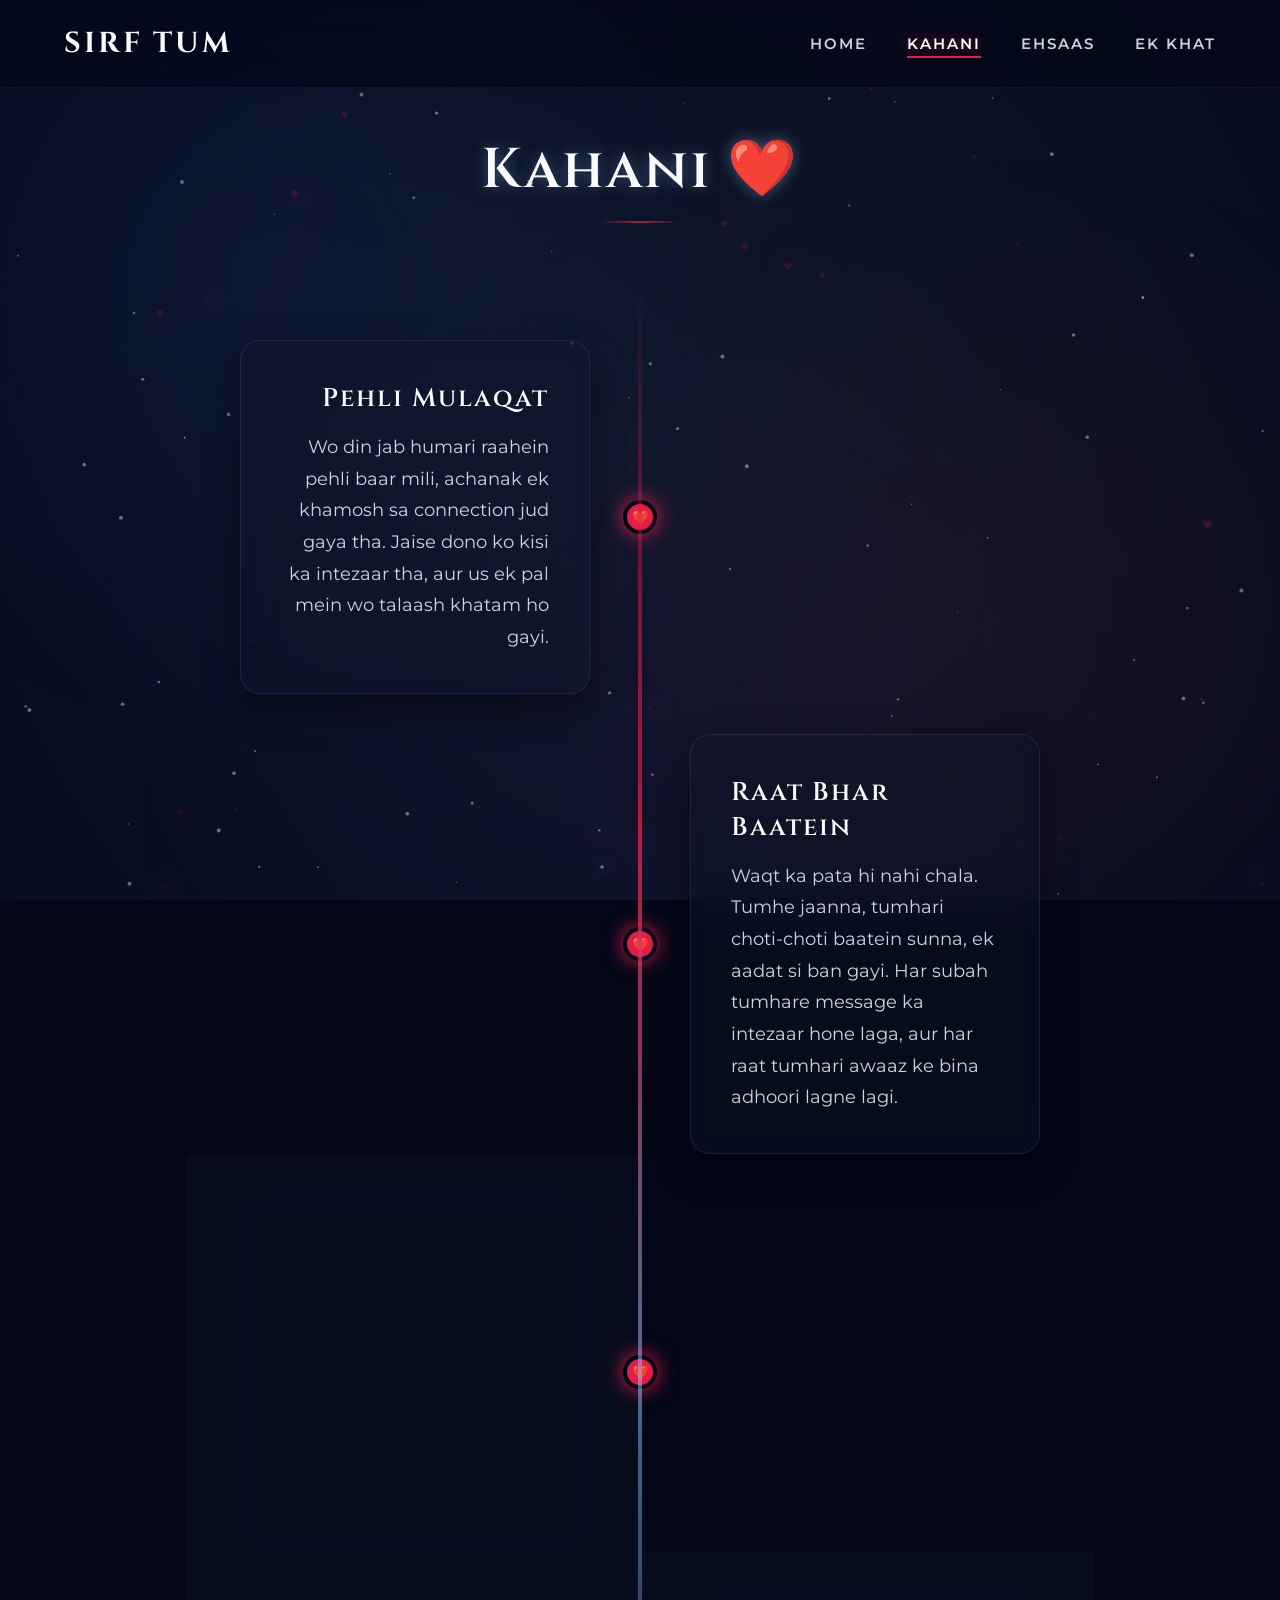
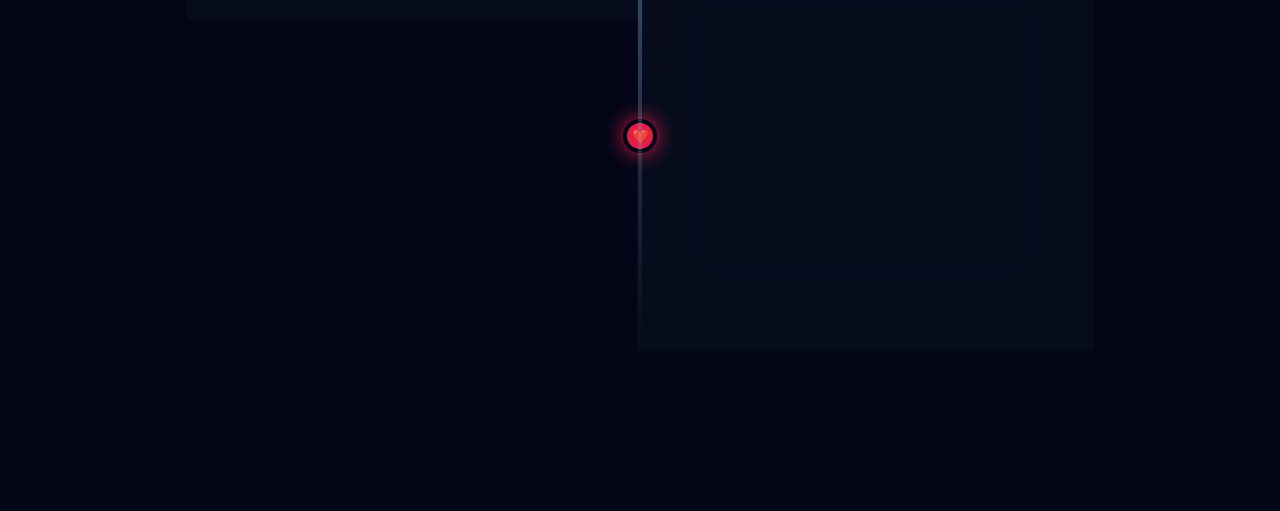
==== kahani.html @ 358063fc "Add files via upload" ====
<!DOCTYPE html>
<html lang="en">
<head>
    <meta charset="UTF-8">
    <meta name="viewport" content="width=device-width, initial-scale=1.0">
    <title>Kahani | Sirf Tum</title>
    <link rel="stylesheet" href="style.css">
</head>
<body>
    <nav id="navbar">
        <a href="index.html" class="logo">SIRF TUM</a>
        <ul class="nav-links">
            <li><a href="index.html" class="nav-link">HOME</a></li>
            <li><a href="kahani.html" class="nav-link">KAHANI</a></li>
            <li><a href="ehsaas.html" class="nav-link">EHSAAS</a></li>
            <li><a href="ek-khat.html" class="nav-link">EK KHAT</a></li>
        </ul>
        <div class="hamburger">
            <span class="bar"></span>
            <span class="bar"></span>
            <span class="bar"></span>
        </div>
    </nav>
    <ul class="nav-mobile-menu">
        <li><a href="index.html" class="nav-link">HOME</a></li>
        <li><a href="kahani.html" class="nav-link">KAHANI</a></li>
        <li><a href="ehsaas.html" class="nav-link">EHSAAS</a></li>
        <li><a href="ek-khat.html" class="nav-link">EK KHAT</a></li>
    </ul>

    <canvas id="canvas-container"></canvas>
    <div class="atmospheric-glow"></div>

    <div id="main-content">
        <h2 class="section-title reveal text-glow">Kahani ❤️</h2>
        <div class="timeline">
            <div class="timeline-item reveal">
                <div class="timeline-dot">❤️</div>
                <div class="glass-card">
                    <h3 class="card-title">Pehli Mulaqat</h3>
                    <p class="card-text">Wo din jab humari raahein pehli baar mili, achanak ek khamosh sa connection jud gaya tha. Jaise dono ko kisi ka intezaar tha, aur us ek pal mein wo talaash khatam ho gayi.</p>
                </div>
            </div>
            <div class="timeline-item reveal">
                <div class="timeline-dot">❤️</div>
                <div class="glass-card">
                    <h3 class="card-title">Raat Bhar Baatein</h3>
                    <p class="card-text">Waqt ka pata hi nahi chala. Tumhe jaanna, tumhari choti-choti baatein sunna, ek aadat si ban gayi. Har subah tumhare message ka intezaar hone laga, aur har raat tumhari awaaz ke bina adhoori lagne lagi.</p>
                </div>
            </div>
            <div class="timeline-item reveal">
                <div class="timeline-dot">❤️</div>
                <div class="glass-card">
                    <h3 class="card-title">Kuch Pyaare Lamhe</h3>
                    <p class="card-text">Wo choti-choti khushiyan jo humne saath baanti. Chhoti baaton par hasna, aur bina kahe ek dusre ko samajhna. Zindagi achanak se bahut haseen lagne lagi.</p>
                </div>
            </div>
            <div class="timeline-item reveal">
                <div class="timeline-dot">❤️</div>
                <div class="glass-card">
                    <h3 class="card-title">Ehsaas-e-Ishq</h3>
                    <p class="card-text">Wo pal jab achanak samajh aaya, ki tumhare bina ab zindagi adhoori si lagegi. Wo khamosh pal jab dil ne maan liya ki yahi meri manzil hai.</p>
                </div>
            </div>
        </div>
        
        <a href="ehsaas.html" class="btn" style="margin-top: 2rem;">Mere Ehsaas Padhogi? 💙</a>
    </div>

    <script src="script.js"></script>
</body>
</html>
---- style.css ----
@import url('https://fonts.googleapis.com/css2?family=Cinzel:wght@400;600;700&family=Montserrat:wght@300;400;500;600&family=Dancing+Script:wght@500;700&display=swap');

* { margin: 0; padding: 0; box-sizing: border-box; }
body, html { 
    width: 100%; min-height: 100vh;
    font-family: 'Montserrat', sans-serif;
    background-color: #020617; 
    color: #f1f5f9;
    overflow-x: hidden;
}

::-webkit-scrollbar { width: 8px; }
::-webkit-scrollbar-track { background: #020617; }
::-webkit-scrollbar-thumb { background: rgba(153, 27, 27, 0.6); border-radius: 4px; }
::-webkit-scrollbar-thumb:hover { background: rgba(225, 29, 72, 0.8); }

nav {
    position: fixed; top: 0; left: 0; width: 100%; padding: 1.5rem 4rem;
    display: flex; justify-content: space-between; align-items: center;
    background: rgba(2, 6, 23, 0.7); backdrop-filter: blur(20px); -webkit-backdrop-filter: blur(20px);
    z-index: 1000; border-bottom: 1px solid rgba(255,255,255,0.05);
}
.logo { font-family: 'Cinzel', serif; font-size: 1.8rem; color: #f8fafc; letter-spacing: 3px; font-weight: 700; cursor: pointer; text-decoration: none; }
.nav-links { display: flex; gap: 2.5rem; list-style: none; }
.nav-links a {
    color: #cbd5e1; text-decoration: none; font-size: 0.95rem; font-weight: 600;
    text-transform: uppercase; letter-spacing: 2px; transition: all 0.3s ease; position: relative;
}
.nav-links a::after {
    content: ''; position: absolute; bottom: -5px; left: 0; width: 0%; height: 2px;
    background: #e11d48; transition: width 0.3s ease;
}
.nav-links a:hover, .nav-links a.active { color: #fff; text-shadow: 0 0 15px rgba(225,29,72,0.8); }
.nav-links a:hover::after, .nav-links a.active::after { width: 100%; }

.hamburger { display: none; cursor: pointer; flex-direction: column; gap: 5px; }
.bar { width: 25px; height: 3px; background-color: #f8fafc; transition: all 0.3s ease; }
.nav-mobile-menu { display: none; position: fixed; top: 70px; left: 0; width: 100%; background: rgba(2,6,23,0.95); backdrop-filter: blur(20px); padding: 2rem; list-style: none; flex-direction: column; gap: 2rem; align-items: center; z-index: 999; transform: translateY(-100%); transition: transform 0.4s ease; border-bottom: 1px solid rgba(255,255,255,0.05); }
.nav-mobile-menu.active { transform: translateY(0); }
.nav-mobile-menu a { color: #cbd5e1; text-decoration: none; font-size: 1.2rem; font-weight: 600; text-transform: uppercase; letter-spacing: 2px; }
.nav-mobile-menu a.active { color: #e11d48; }

#canvas-container { position: fixed; top: 0; left: 0; width: 100vw; height: 100vh; z-index: 0; pointer-events: none; background: radial-gradient(circle at 50% 50%, #0f172a 0%, #020617 100%); }
.atmospheric-glow { position: fixed; width: 100vw; height: 100vh; top: 0; left: 0; z-index: 1; pointer-events: none; background: radial-gradient(circle at 20% 30%, rgba(29, 78, 216, 0.08) 0%, transparent 40%), radial-gradient(circle at 80% 70%, rgba(153, 27, 27, 0.08) 0%, transparent 40%), radial-gradient(circle at 50% 90%, rgba(88, 28, 135, 0.05) 0%, transparent 50%); transition: transform 0.1s ease-out; }
.moon-glow { position: absolute; width: 30vw; height: 30vw; max-width: 400px; max-height: 400px; border-radius: 50%; background: radial-gradient(circle, rgba(226, 232, 240, 0.04) 0%, transparent 70%); box-shadow: 0 0 100px 40px rgba(147, 197, 253, 0.05); top: 10%; right: 15%; pointer-events: none; z-index: 0; }

h1, h2, h3 { font-family: 'Cinzel', serif; font-weight: 600; letter-spacing: 2px; }
.text-glow { text-shadow: 0 0 15px rgba(147, 197, 253, 0.4); }
.text-glow-red { text-shadow: 0 0 20px rgba(225, 29, 72, 0.6); }

.btn { padding: 1.2rem 3rem; background: linear-gradient(135deg, rgba(153, 27, 27, 0.3), rgba(30, 58, 138, 0.3)); border: 1px solid rgba(225, 29, 72, 0.5); color: #e2e8f0; font-family: 'Cinzel', serif; font-size: 1.2rem; font-weight: 600; letter-spacing: 2px; border-radius: 50px; cursor: pointer; backdrop-filter: blur(10px); transition: all 0.4s ease; text-decoration: none; display: inline-block; box-shadow: 0 8px 25px rgba(0,0,0,0.5); position: relative; z-index: 20; }
.btn:hover { background: linear-gradient(135deg, rgba(225, 29, 72, 0.6), rgba(153, 27, 27, 0.6)); border-color: rgba(225, 29, 72, 1); transform: translateY(-3px) scale(1.05); box-shadow: 0 15px 35px rgba(225, 29, 72, 0.5); color: #fff; }

#main-content { position: relative; z-index: 10; width: 100%; max-width: 1200px; margin: 0 auto; display: flex; flex-direction: column; align-items: center; padding-top: 100px; min-height: 100vh; padding-bottom: 4rem; }

.hero-title { font-size: clamp(2.5rem, 6vw, 5rem); line-height: 1.2; background: linear-gradient(to right, #ffffff, #93c5fd); -webkit-background-clip: text; -webkit-text-fill-color: transparent; animation: fadeInDown 2s ease-out forwards; z-index: 2; margin-bottom: 2rem; max-width: 900px; padding: 0 1rem; }
.hero-subtitle { font-size: clamp(1.1rem, 2.5vw, 1.4rem); color: #cbd5e1; max-width: 800px; font-weight: 300; font-style: italic; animation: fadeInUp 2s ease-out 0.8s forwards; opacity: 0; z-index: 2; line-height: 2; margin-bottom: 2rem; padding: 0 1.5rem; }
.hero-btn { margin-top: 2rem; animation: fadeInUp 2s ease-out 1.5s forwards; opacity: 0; }

.section-title { font-size: clamp(2.5rem, 5vw, 3.5rem); margin-bottom: 4rem; color: #f8fafc; text-align: center; position: relative; margin-top: 2rem; }
.section-title::after { content: ''; position: absolute; bottom: -15px; left: 50%; transform: translateX(-50%); width: 80px; height: 2px; background: linear-gradient(to right, transparent, rgba(225, 29, 72, 0.8), transparent); }

.glass-card { background: rgba(15, 23, 42, 0.4); backdrop-filter: blur(20px); -webkit-backdrop-filter: blur(20px); border: 1px solid rgba(255, 255, 255, 0.08); border-radius: 20px; padding: 2.5rem; box-shadow: 0 15px 35px rgba(0, 0, 0, 0.4), inset 0 0 20px rgba(29, 78, 216, 0.05); transition: all 0.5s cubic-bezier(0.4, 0, 0.2, 1); position: relative; overflow: hidden; }
.glass-card:hover { transform: translateY(-8px); box-shadow: 0 25px 50px rgba(0, 0, 0, 0.6), 0 0 40px rgba(153, 27, 27, 0.2); border: 1px solid rgba(255, 255, 255, 0.15); }
.card-title { font-size: 1.6rem; color: #f8fafc; margin-bottom: 15px; font-family: 'Cinzel', serif;}
.card-text { color: #cbd5e1; font-size: 1.1rem; line-height: 1.8; }

/* KAHANI PAGE */
.timeline { position: relative; max-width: 900px; width: 100%; margin: 0 auto; padding: 3rem 0; }
.timeline::after { content: ''; position: absolute; width: 4px; background: linear-gradient(to bottom, transparent, rgba(225,29,72,0.8), rgba(147,197,253,0.5), transparent); top: 0; bottom: 0; left: 50%; transform: translateX(-50%); border-radius: 2px; }
.timeline-item { padding: 20px 50px; position: relative; width: 50%; }
.timeline-item:nth-child(odd) { left: 0; text-align: right; }
.timeline-item:nth-child(even) { left: 50%; text-align: left; }
.timeline-dot { position: absolute; width: 34px; height: 34px; background: #e11d48; border: 4px solid #020617; border-radius: 50%; top: 50%; transform: translateY(-50%); box-shadow: 0 0 20px rgba(225,29,72,1); z-index: 1; animation: pulse 2s infinite ease-in-out; display: flex; align-items: center; justify-content: center; font-size: 14px; color: white; }
.timeline-item:nth-child(odd) .timeline-dot { right: -17px; }
.timeline-item:nth-child(even) .timeline-dot { left: -17px; }


/* EHSAAS PAGE */
.ehsaas-grid { display: grid; grid-template-columns: repeat(auto-fit, minmax(320px, 1fr)); gap: 2.5rem; width: 100%; }
.ehsaas-card { text-align: left; border-left: 4px solid transparent; transition: all 0.4s ease; background: rgba(15, 23, 42, 0.5); }
.ehsaas-card:hover { border-left-color: #e11d48; }
.ehsaas-title { font-size: 1.8rem; color: #bae6fd; margin-bottom: 1rem; font-family: 'Cinzel', serif; }
.ehsaas-text { font-size: 1.1rem; color: #cbd5e1; line-height: 1.8; font-weight: 300; }

/* EK KHAT PAGE */
.khat-intro { text-align: center; font-size: 2rem; color: #cbd5e1; font-family: 'Dancing Script', cursive; margin-bottom: 2rem; font-style: italic; transition: opacity 0.5s; }
.envelope-wrapper { position: relative; width: 100%; max-width: 500px; height: 350px; margin: 2rem auto 8rem auto; display: flex; flex-direction: column; align-items: center; justify-content: flex-end; perspective: 1200px; }
.envelope { position: relative; width: 100%; max-width: 450px; height: 280px; transition: transform 0.5s ease; }
.env-back { position: absolute; top: 0; left: 0; width: 100%; height: 100%; background: #1e293b; border-radius: 8px; box-shadow: 0 20px 50px rgba(0,0,0,0.8); }
.env-letter { position: absolute; bottom: 10px; left: 2%; width: 96%; height: 260px; background-color: #fdfbf7; background-image: repeating-linear-gradient(transparent, transparent 31px, #cbd5e1 32px); background-attachment: local; border-radius: 5px; transition: all 1.2s cubic-bezier(0.175, 0.885, 0.32, 1.1); z-index: 2; padding: 35px 30px; box-sizing: border-box; overflow: hidden; box-shadow: 0 0 20px rgba(0,0,0,0.3); opacity: 0; }
.env-letter::-webkit-scrollbar { width: 5px; }
.env-letter::-webkit-scrollbar-thumb { background: #94a3b8; border-radius: 5px; }
.env-front-left { position: absolute; bottom: 0; left: 0; width: 100%; height: 100%; background: #0f172a; clip-path: polygon(0 0, 50% 55%, 0 100%); z-index: 3; }
.env-front-right { position: absolute; bottom: 0; right: 0; width: 100%; height: 100%; background: #0f172a; clip-path: polygon(100% 0, 50% 55%, 100% 100%); z-index: 3; }
.env-front-bottom { position: absolute; bottom: 0; left: 0; width: 100%; height: 100%; background: #020617; clip-path: polygon(0 100%, 50% 55%, 100% 100%); z-index: 4; }
.env-flap { position: absolute; top: 0; left: 0; width: 100%; height: 100%; background: #1e293b; clip-path: polygon(0 0, 100% 0, 50% 55%); z-index: 5; transform-origin: top; transition: transform 0.8s ease-in-out; display: flex; align-items: flex-end; justify-content: center; }
.env-seal { width: 55px; height: 55px; background: linear-gradient(135deg, #be123c, #881337); border-radius: 50%; transform: translateY(27px); box-shadow: 0 5px 15px rgba(0,0,0,0.6); display: flex; align-items: center; justify-content: center; font-size: 1.5rem; color: #fff; border: 2px solid #fda4af; }

.envelope-wrapper.open .env-flap { transform: rotateX(180deg); z-index: 1; }
.envelope-wrapper.open .env-letter { bottom: 60px; height: 600px; z-index: 10; box-shadow: 0 -10px 40px rgba(0,0,0,0.4), 0 20px 50px rgba(0,0,0,0.8); overflow-y: auto; opacity: 1; }
#open-letter-btn { position: absolute; bottom: -80px; transition: all 0.4s ease; }
.handwritten { font-family: 'Dancing Script', cursive; font-size: 1.6rem; line-height: 2; color: #0f172a; text-align: left; font-weight: 700; }

@keyframes fadeInDown { from { opacity: 0; transform: translateY(-40px); } to { opacity: 1; transform: translateY(0); } }
@keyframes fadeInUp { from { opacity: 0; transform: translateY(40px); } to { opacity: 1; transform: translateY(0); } }
@keyframes pulse { 0% { transform: scale(1) translateY(-50%); } 50% { transform: scale(1.2) translateY(-40%); } 100% { transform: scale(1) translateY(-50%); } }
.reveal { opacity: 0; transform: translateY(60px); transition: all 1.2s cubic-bezier(0.25, 0.8, 0.25, 1); }
.reveal.active { opacity: 1; transform: translateY(0); }

/* Responsive */
@media (max-width: 768px) {
    nav { padding: 1.5rem; }
    .nav-links { display: none; }
    .hamburger { display: flex; }
    .nav-mobile-menu { display: flex; }
    #main-content { padding-left: 1.5rem; padding-right: 1.5rem; }
    .timeline::after { left: 30px; }
    .timeline-item { width: 100%; padding-left: 70px; padding-right: 0; }
    .timeline-item:nth-child(even), .timeline-item:nth-child(odd) { left: 0; text-align: left; }
    .timeline-item:nth-child(even) .timeline-dot, .timeline-item:nth-child(odd) .timeline-dot { left: 15px; right: auto; }
    .envelope-wrapper { height: 350px; }
    .envelope { width: 100%; }
}
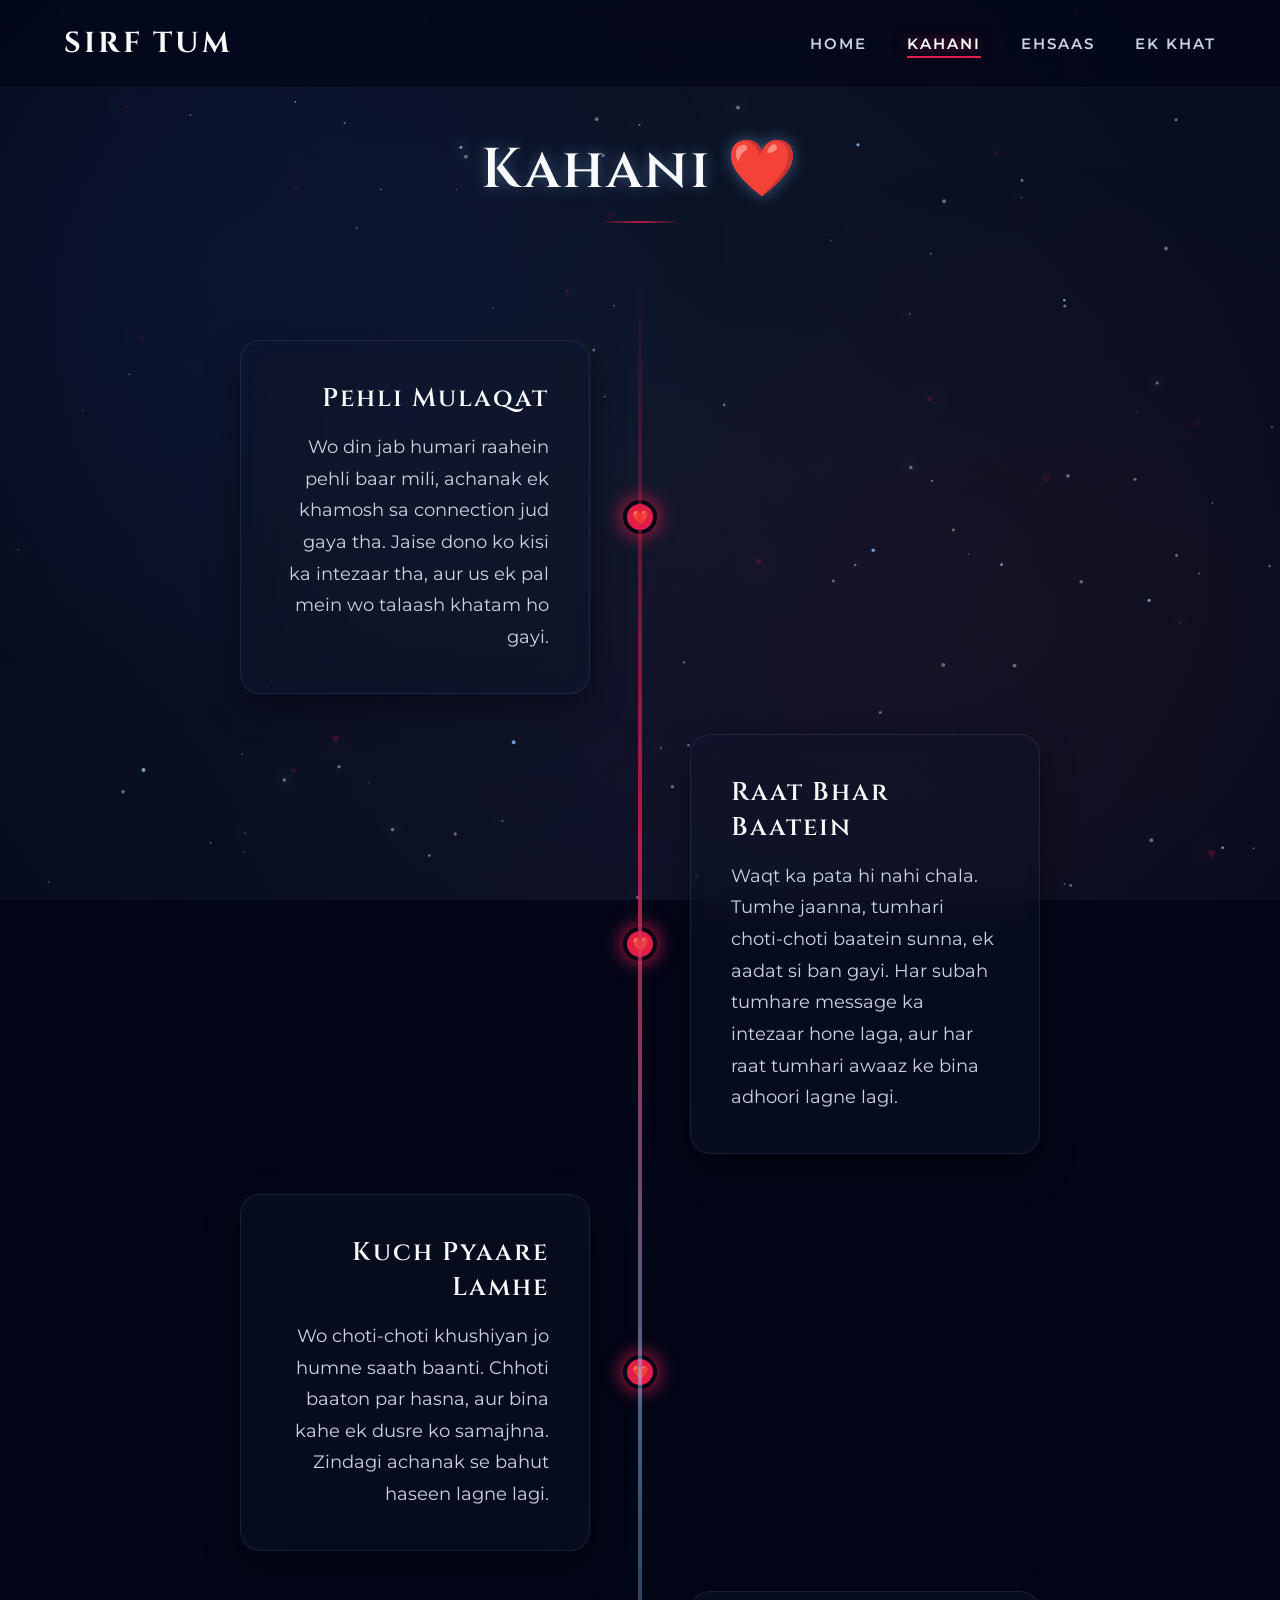
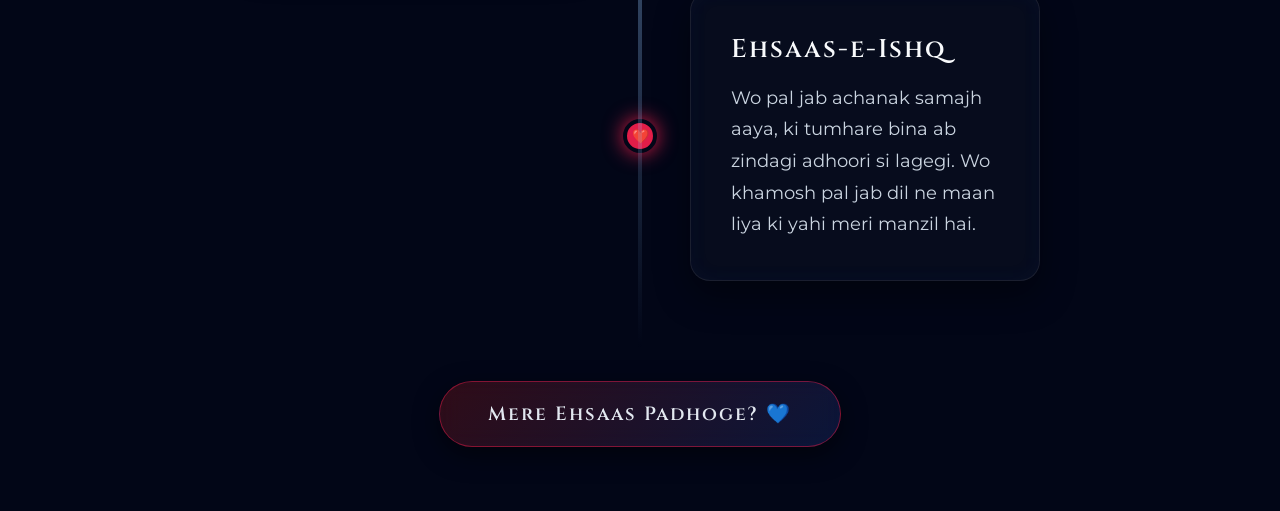
==== commit caf0b758: "Update kahani.html" ====
--- a/kahani.html
+++ b/kahani.html
@@ -64,7 +64,7 @@
             </div>
         </div>
         
-        <a href="ehsaas.html" class="btn" style="margin-top: 2rem;">Mere Ehsaas Padhogi? 💙</a>
+        <a href="ehsaas.html" class="btn" style="margin-top: 2rem;">Mere Ehsaas Padhoge? 💙</a>
     </div>
 
     <script src="script.js"></script>
